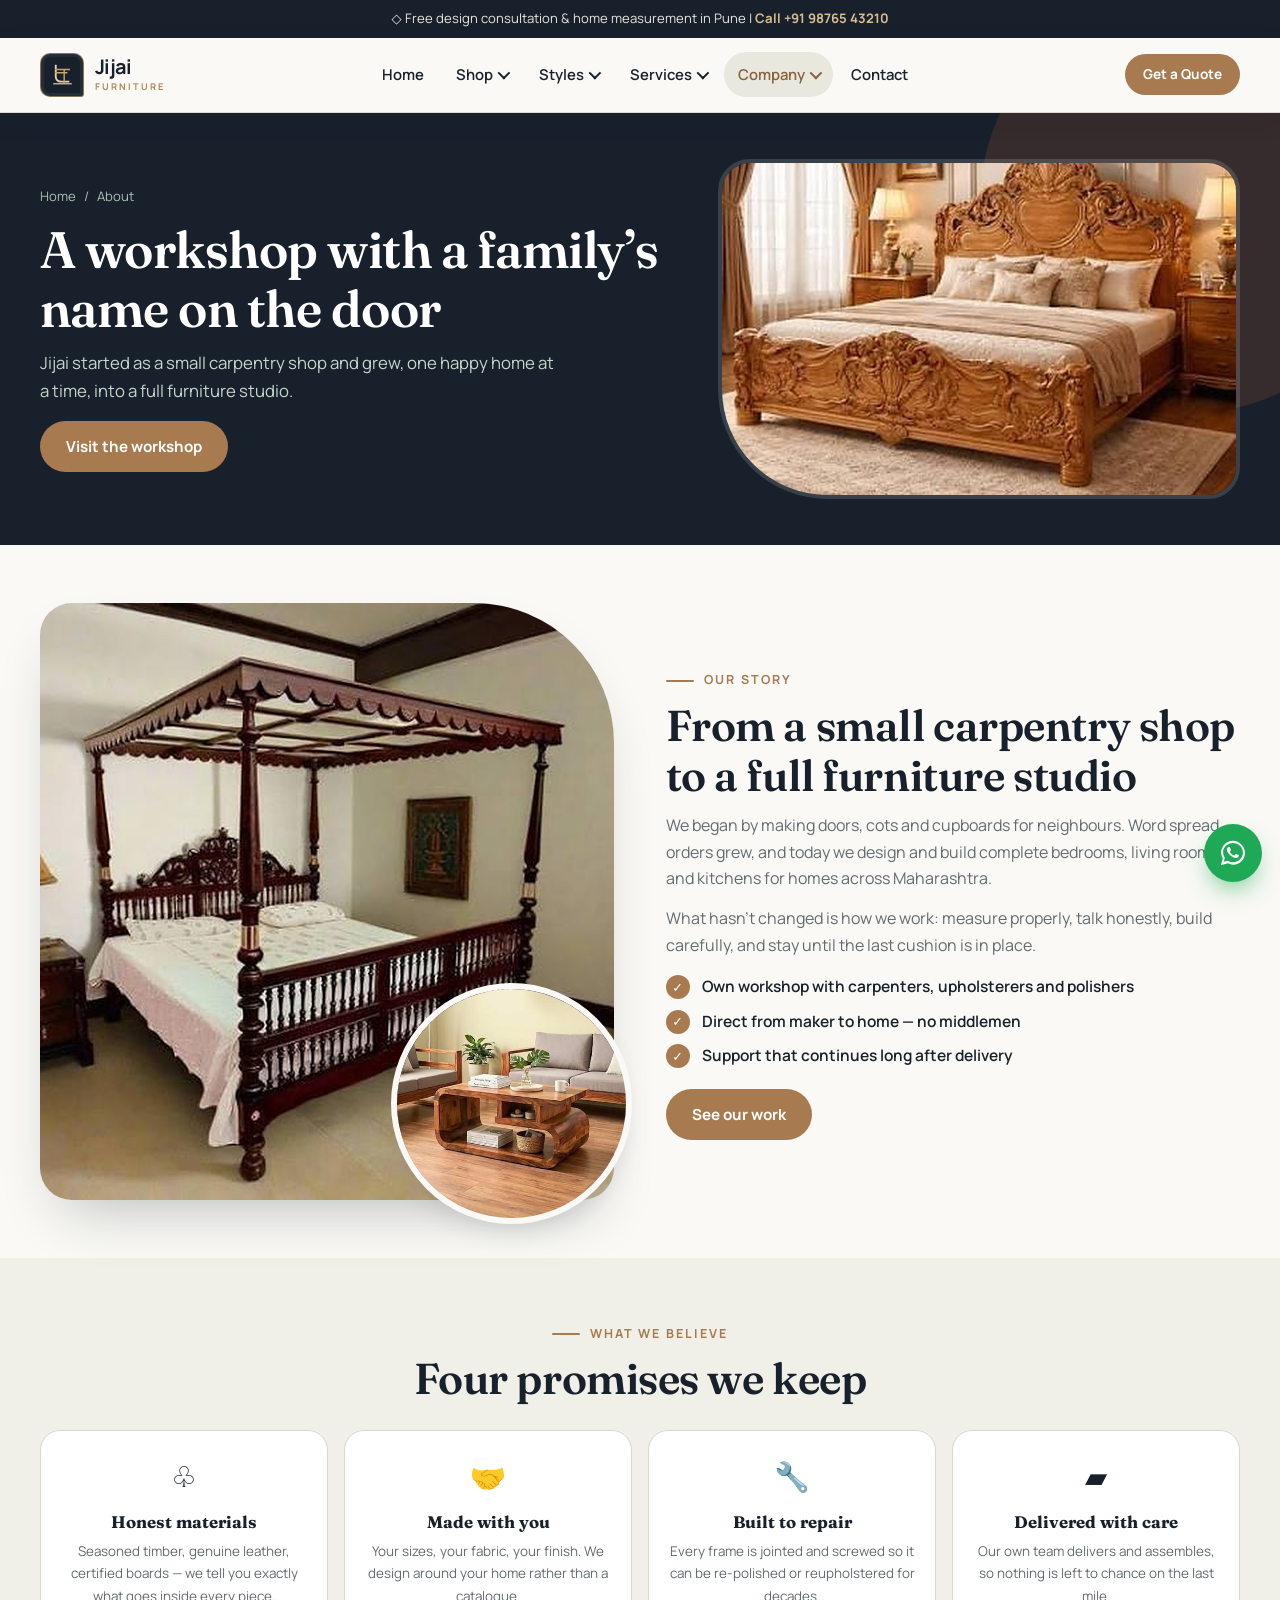
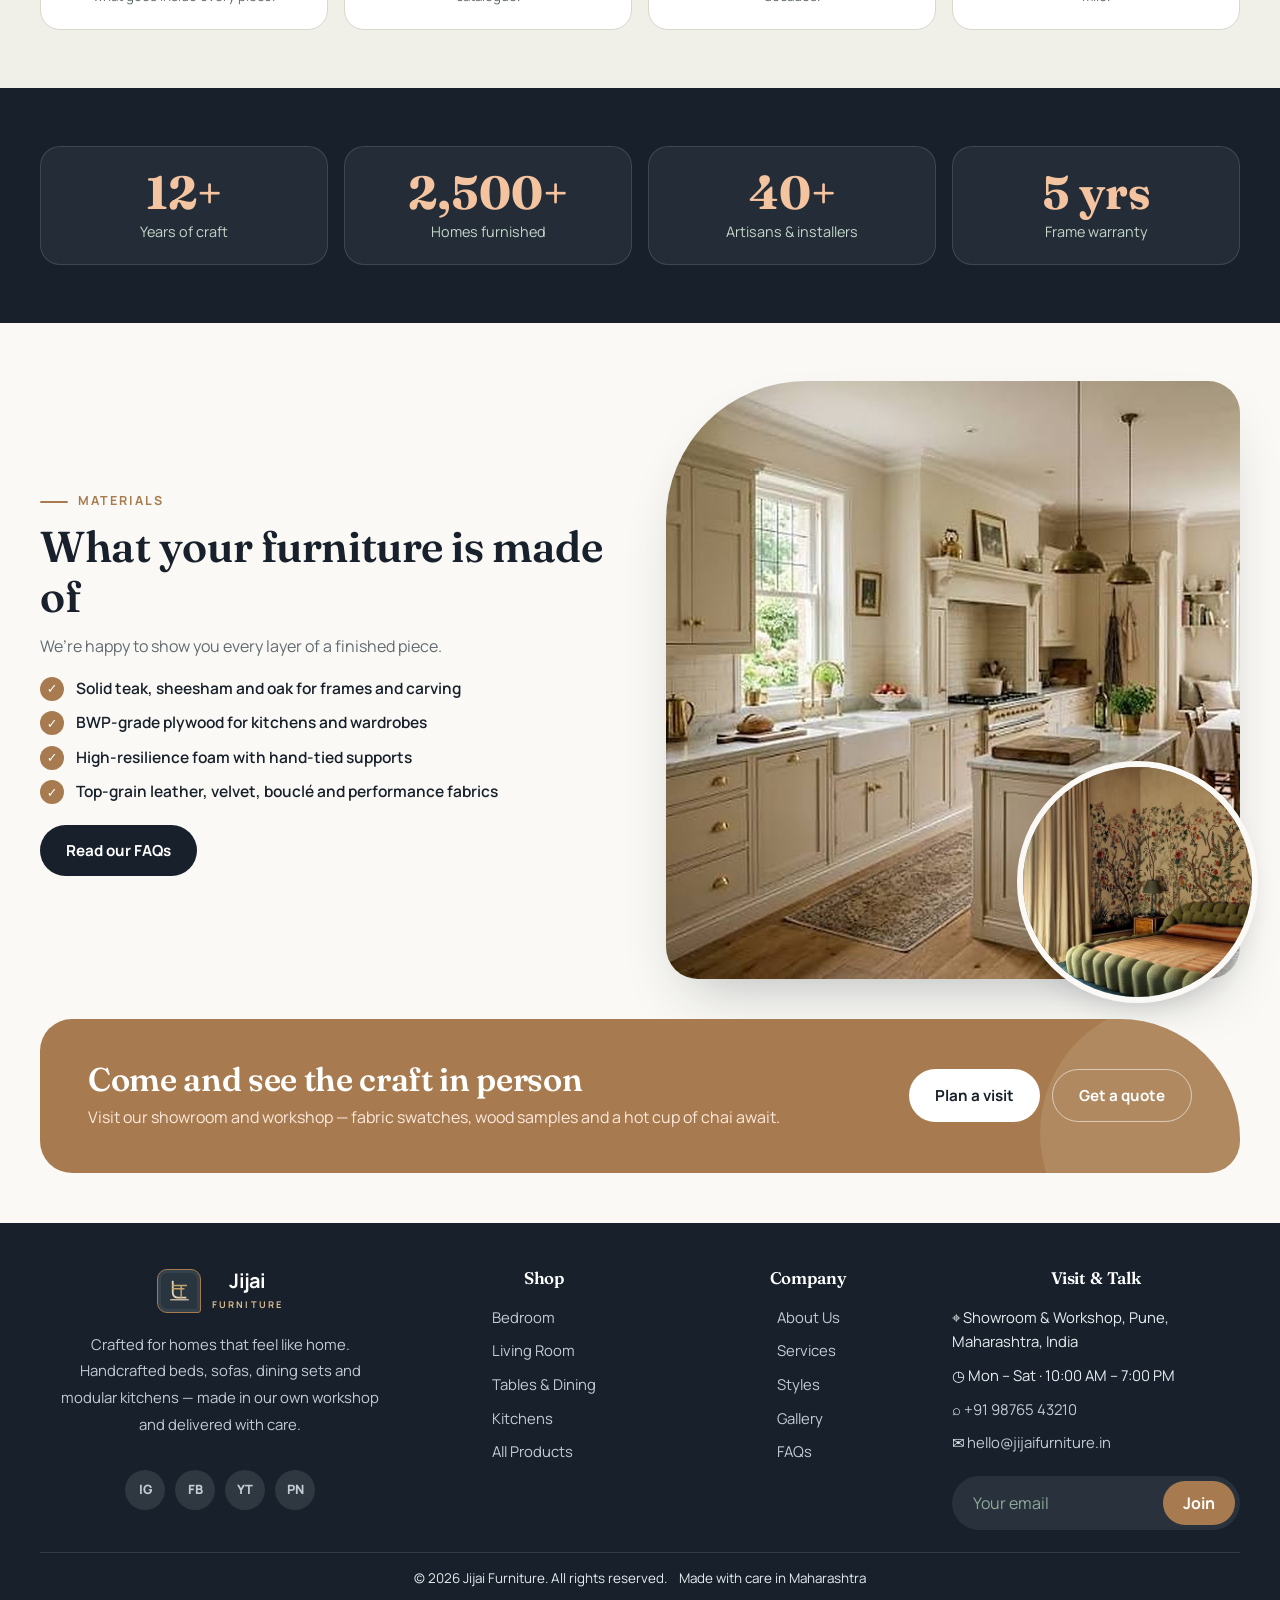
==== about.html @ 3ae7894d "It is a Multipages Furniture Website" ====
<!doctype html>
<html lang="en">
<head>
<meta charset="utf-8">
<meta name="viewport" content="width=device-width,initial-scale=1">
<title>About Us – Jijai Furniture</title>
<meta name="description" content="The story, craft and values behind Jijai Furniture.">
<link rel="preconnect" href="https://fonts.googleapis.com"><link rel="preconnect" href="https://fonts.gstatic.com" crossorigin>
<link href="https://fonts.googleapis.com/css2?family=Fraunces:ital,opsz,wght@0,9..144,500;0,9..144,600;0,9..144,700;1,9..144,500&family=Manrope:wght@400;500;600;700;800&display=swap" rel="stylesheet">
<link rel="icon" type="image/svg+xml" href="images/favicon.svg">
<link rel="stylesheet" href="css/style.css">
</head>
<body data-page="about">
<div id="site-header"></div>
<main>
<section class="page-hero">
  <div class="container">
    <div>
      <div class="crumbs"><a href="index.html">Home</a> / <span>About</span></div>
      <h1>A workshop with a family’s name on the door</h1>
      <p>Jijai started as a small carpentry shop and grew, one happy home at a time, into a full furniture studio.</p>
      <a class="btn btn-primary" href="contact.html">Visit the workshop</a>
    </div>
    <div class="ph-img"><img src="images/bed-heritage-teak.jpg" alt="About"></div>
  </div>
</section>
<section class="section"><div class="container split"><div class="s-img reveal"><div class="main"><img src="images/bed-malabar-fourposter.jpg" alt="Four-poster bed" loading="lazy"></div><div class="mini"><img src="images/table-live-edge-coffee.jpg" alt="" loading="lazy"></div></div>
<div class="s-txt reveal"><span class="eyebrow">Our story</span><h2>From a small carpentry shop to a full furniture studio</h2><p>We began by making doors, cots and cupboards for neighbours. Word spread, orders grew, and today we design and build complete bedrooms, living rooms and kitchens for homes across Maharashtra.</p><p>What hasn’t changed is how we work: measure properly, talk honestly, build carefully, and stay until the last cushion is in place.</p><ul class="ticks"><li>Own workshop with carpenters, upholsterers and polishers</li><li>Direct from maker to home — no middlemen</li><li>Support that continues long after delivery</li></ul><a class="btn btn-primary" href="gallery.html">See our work</a></div></div></section>
<section class="section tint"><div class="container"><div class="sec-head center reveal"><span class="eyebrow">What we believe</span><h2>Four promises we keep</h2></div><div class="pill-grid"><div class="pill reveal"><span class="e">♧</span><b>Honest materials</b><p>Seasoned timber, genuine leather, certified boards — we tell you exactly what goes inside every piece.</p></div><div class="pill reveal"><span class="e">🤝</span><b>Made with you</b><p>Your sizes, your fabric, your finish. We design around your home rather than a catalogue.</p></div><div class="pill reveal"><span class="e">🔧</span><b>Built to repair</b><p>Every frame is jointed and screwed so it can be re-polished or reupholstered for decades.</p></div><div class="pill reveal"><span class="e">▰</span><b>Delivered with care</b><p>Our own team delivers and assembles, so nothing is left to chance on the last mile.</p></div></div></div></section>
<section class="section dark"><div class="container"><div class="stats"><div class="stat reveal"><b>12+</b><span>Years of craft</span></div><div class="stat reveal"><b>2,500+</b><span>Homes furnished</span></div><div class="stat reveal"><b>40+</b><span>Artisans &amp; installers</span></div><div class="stat reveal"><b>5 yrs</b><span>Frame warranty</span></div></div></div></section>
<section class="section"><div class="container split rev"><div class="s-img leaf reveal"><div class="main"><img src="images/kitchen-classic-cream.jpg" alt="Kitchen" loading="lazy"></div><div class="mini"><img src="images/bed-garden-scallop.jpg" alt="" loading="lazy"></div></div>
<div class="s-txt reveal"><span class="eyebrow">Materials</span><h2>What your furniture is made of</h2><p>We’re happy to show you every layer of a finished piece.</p><ul class="ticks"><li>Solid teak, sheesham and oak for frames and carving</li><li>BWP-grade plywood for kitchens and wardrobes</li><li>High-resilience foam with hand-tied supports</li><li>Top-grain leather, velvet, bouclé and performance fabrics</li></ul><a class="btn btn-dark" href="faq.html">Read our FAQs</a></div></div></section>
<div class="container cta-wrap">
  <div class="cta reveal">
    <div><h2>Come and see the craft in person</h2><p>Visit our showroom and workshop — fabric swatches, wood samples and a hot cup of chai await.</p></div>
    <div class="acts"><a class="btn btn-light" href="contact.html">Plan a visit</a><a class="btn btn-ghost-light" href="quote.html">Get a quote</a></div>
  </div>
</div>
</main>
<div id="site-footer"></div>
<script src="js/data.js"></script>
<script src="js/layout.js"></script>
<script src="js/main.js"></script>
</body>
</html>
---- css/style.css ----
/* ==========================================================
   Jijai Furniture – theme: Forest Green + Terracotta
   ========================================================== */
:root{
  --forest:#17382b; --forest-2:#235240; --moss:#3f7358; --sage:#dfeadf; --mist:#f1f5ef;
  --terra:#c4623a; --terra-d:#a94d2a; --blush:#f7e3d6; --gold:#d9a441;
  --ink:#14221b; --muted:#5b6a62; --line:#d9e2da; --paper:#fbfbf7; --white:#fff;
  --r-sm:12px; --r-md:20px; --r-lg:32px;
  --shadow:0 10px 30px -12px rgba(23,56,43,.28);
  --shadow-lg:0 30px 60px -25px rgba(23,56,43,.45);
  --serif:'Fraunces',Georgia,'Times New Roman',serif;
  --sans:'Manrope',system-ui,-apple-system,'Segoe UI',Roboto,sans-serif;
}
*{box-sizing:border-box;margin:0;padding:0}
html{scroll-behavior:smooth;-webkit-text-size-adjust:100%}
body{font-family:var(--sans);color:var(--ink);background:var(--paper);line-height:1.65;font-size:16px;overflow-x:hidden}
img{max-width:100%;display:block}
a{color:inherit;text-decoration:none}
button{font:inherit;cursor:pointer;border:0;background:none;color:inherit}
ul{list-style:none}
h1,h2,h3,h4{font-family:var(--serif);font-weight:600;line-height:1.15;color:var(--forest);letter-spacing:-.01em}
h1{font-size:clamp(2.2rem,5vw,3.9rem)}
h2{font-size:clamp(1.8rem,3.4vw,2.7rem)}
h3{font-size:1.25rem}
p{color:var(--muted)}
.container{width:min(1200px,100% - 40px);margin-inline:auto}
.section{padding:clamp(54px,8vw,96px) 0}
.section.tint{background:var(--mist)}
.section.dark{background:var(--forest);color:#e7efe9}
.section.dark h2,.section.dark h3{color:#fff}
.section.dark p{color:#bfd1c6}
.eyebrow{display:inline-flex;align-items:center;gap:10px;font-size:.78rem;font-weight:700;letter-spacing:.16em;text-transform:uppercase;color:var(--terra);margin-bottom:14px}
.eyebrow::before{content:"";width:28px;height:2px;background:currentColor;border-radius:2px}
.dark .eyebrow{color:#f0b48f}
.sec-head{max-width:640px;margin-bottom:42px}
.sec-head.center{margin-inline:auto;text-align:center}
.sec-head.center .eyebrow{justify-content:center}
.sec-head p{margin-top:12px}
.row-between{display:flex;justify-content:space-between;align-items:end;gap:20px;flex-wrap:wrap;margin-bottom:34px}
.row-between .sec-head{margin-bottom:0}

/* buttons */
.btn{display:inline-flex;align-items:center;justify-content:center;gap:8px;padding:13px 26px;border-radius:999px;font-weight:700;font-size:.95rem;transition:.25s;white-space:nowrap}
.btn-primary{background:var(--terra);color:#fff}
.btn-primary:hover{background:var(--terra-d);transform:translateY(-2px);box-shadow:0 12px 24px -10px rgba(196,98,58,.7)}
.btn-dark{background:var(--forest);color:#fff}
.btn-dark:hover{background:var(--forest-2);transform:translateY(-2px)}
.btn-ghost{border:1.5px solid var(--forest);color:var(--forest)}
.btn-ghost:hover{background:var(--forest);color:#fff}
.btn-light{background:#fff;color:var(--forest)}
.btn-light:hover{background:var(--blush)}
.btn-ghost-light{border:1.5px solid rgba(255,255,255,.55);color:#fff}
.btn-ghost-light:hover{background:#fff;color:var(--forest)}
.btn-sm{padding:9px 18px;font-size:.85rem}
.btn-wa{background:#1fa855;color:#fff}.btn-wa:hover{background:#17924a}
.link-arrow{font-weight:700;color:var(--terra);display:inline-flex;gap:6px;align-items:center}
.link-arrow:hover{gap:10px}
.link-arrow{transition:.2s}

/* ---------- header ---------- */
.announce{background:var(--forest);color:#d7e5dc;font-size:.82rem;text-align:center;padding:8px 16px}
.announce b{color:#f4c39f}
.site-header{position:sticky;top:0;z-index:60;background:rgba(251,251,247,.92);backdrop-filter:blur(12px);border-bottom:1px solid var(--line)}
.nav{display:flex;align-items:center;justify-content:space-between;height:74px;gap:20px}
.logo{display:flex;align-items:center;gap:11px;font-family:var(--serif);font-weight:700;font-size:1.35rem;color:var(--forest)}
.logo-mark{width:42px;height:42px;border-radius:14px 14px 14px 4px;background:var(--forest);color:#f4c39f;display:grid;place-items:center;font-size:1.3rem}
.logo small{display:block;font-family:var(--sans);font-size:.62rem;letter-spacing:.24em;text-transform:uppercase;color:var(--terra);font-weight:700;margin-top:-4px}
.menu{display:flex;align-items:center;gap:4px}
.menu>li{position:relative}
.menu>li>a,.menu>li>button{display:flex;align-items:center;gap:5px;padding:10px 14px;border-radius:999px;font-weight:600;font-size:.93rem;color:var(--ink);transition:.2s}
.menu>li>a:hover,.menu>li>button:hover,.menu>li.active>a,.menu>li.active>button{background:var(--sage);color:var(--forest)}
.menu .caret{width:9px;height:9px;border-right:2px solid currentColor;border-bottom:2px solid currentColor;transform:rotate(45deg) translateY(-2px);transition:.2s}
.menu>li:hover .caret{transform:rotate(225deg)}
.dd{position:absolute;top:100%;left:50%;transform:translate(-50%,10px);min-width:270px;background:#fff;border:1px solid var(--line);border-radius:var(--r-md);padding:10px;box-shadow:var(--shadow-lg);opacity:0;visibility:hidden;transition:.22s}
.menu>li:hover>.dd,.menu>li:focus-within>.dd{opacity:1;visibility:visible;transform:translate(-50%,2px)}
.dd::before{content:"";position:absolute;top:-14px;left:0;right:0;height:14px}
.dd a{display:flex;gap:12px;align-items:center;padding:10px 12px;border-radius:14px;transition:.18s}
.dd a:hover{background:var(--mist)}
.dd .ico{width:38px;height:38px;border-radius:12px;background:var(--blush);display:grid;place-items:center;font-size:1.1rem;flex:none}
.dd b{display:block;font-size:.92rem;color:var(--forest);line-height:1.2}
.dd span.s{font-size:.78rem;color:var(--muted);line-height:1.2}
.dd.wide{min-width:540px;display:grid;grid-template-columns:1fr 1fr;gap:2px}
.nav-cta{display:flex;align-items:center;gap:10px}
.burger{display:none;width:44px;height:44px;border-radius:14px;background:var(--forest);position:relative}
.burger i{position:absolute;left:12px;right:12px;height:2px;background:#fff;border-radius:2px;transition:.25s}
.burger i:nth-child(1){top:15px}.burger i:nth-child(2){top:21px}.burger i:nth-child(3){top:27px}
.burger.open i:nth-child(1){top:21px;transform:rotate(45deg)}
.burger.open i:nth-child(2){opacity:0}
.burger.open i:nth-child(3){top:21px;transform:rotate(-45deg)}
.drawer{position:fixed;inset:0;z-index:80;visibility:hidden}
.drawer .scrim{position:absolute;inset:0;background:rgba(10,24,17,.55);opacity:0;transition:.3s}
.drawer .panel{position:absolute;top:0;right:0;bottom:0;width:min(380px,90vw);background:var(--paper);transform:translateX(100%);transition:.35s;padding:20px;overflow-y:auto}
.drawer.open{visibility:visible}.drawer.open .scrim{opacity:1}.drawer.open .panel{transform:none}
.drawer .top{display:flex;justify-content:space-between;align-items:center;margin-bottom:14px}
.drawer .close{width:42px;height:42px;border-radius:50%;background:var(--sage);font-size:1.3rem}
.acc-m>summary,.drawer .lnk{display:flex;justify-content:space-between;align-items:center;padding:14px 4px;border-bottom:1px solid var(--line);font-weight:700;color:var(--forest);cursor:pointer;list-style:none}
.acc-m>summary::-webkit-details-marker{display:none}
.acc-m>summary::after{content:"+";font-size:1.3rem;color:var(--terra)}
.acc-m[open]>summary::after{content:"–"}
.acc-m div{padding:6px 0 10px 12px;display:grid}
.acc-m div a{padding:9px 6px;color:var(--muted);font-weight:600;font-size:.94rem}
.drawer .btn{width:100%;margin-top:18px}

/* ---------- home hero ---------- */
.hero{position:relative;padding:clamp(34px,5vw,64px) 0 clamp(50px,7vw,90px);overflow:hidden;background:
  radial-gradient(circle at 85% 20%,var(--blush) 0,transparent 42%),radial-gradient(circle at 5% 90%,var(--sage) 0,transparent 40%),var(--paper)}
.hero-grid{display:grid;grid-template-columns:1.05fr .95fr;gap:clamp(28px,5vw,70px);align-items:center}
.hero h1 em{font-style:italic;color:var(--terra)}
.hero p.lead{font-size:1.1rem;margin:20px 0 28px;max-width:520px}
.hero-actions{display:flex;gap:12px;flex-wrap:wrap}
.hero-trust{display:flex;gap:26px;margin-top:34px;flex-wrap:wrap}
.hero-trust div b{display:block;font-family:var(--serif);font-size:1.7rem;color:var(--forest);line-height:1}
.hero-trust div span{font-size:.82rem;color:var(--muted)}
.hero-art{position:relative;min-height:520px}
.hero-art .arch{position:absolute;right:0;top:0;width:78%;height:100%;border-radius:999px 999px 28px 28px;overflow:hidden;box-shadow:var(--shadow-lg)}
.hero-art .arch img,.hero-art .float img{width:100%;height:100%;object-fit:cover}
.hero-art .float{position:absolute;border-radius:24px;overflow:hidden;border:6px solid var(--paper);box-shadow:var(--shadow)}
.hero-art .f1{left:0;bottom:44px;width:42%;aspect-ratio:1}
.hero-art .f2{left:10%;top:28px;width:30%;aspect-ratio:1;border-radius:50%}
.hero-art .badge{position:absolute;right:-6px;bottom:30px;background:var(--forest);color:#fff;border-radius:22px;padding:14px 18px;box-shadow:var(--shadow);max-width:210px}
.hero-art .badge b{font-family:var(--serif);font-size:1.5rem;color:#f4c39f;display:block;line-height:1}
.hero-art .badge span{font-size:.8rem;color:#cfe0d5}

/* ---------- inner page hero ---------- */
.page-hero{background:var(--forest);color:#fff;position:relative;overflow:hidden}
.page-hero::before{content:"";position:absolute;right:-120px;top:-120px;width:420px;height:420px;border-radius:50%;background:rgba(196,98,58,.18)}
.page-hero .container{display:grid;grid-template-columns:1.1fr .9fr;gap:40px;align-items:center;position:relative;padding-block:clamp(40px,6vw,72px)}
.page-hero h1{color:#fff;font-size:clamp(2rem,4.2vw,3.2rem)}
.page-hero p{color:#c5d6cb;margin-top:14px;max-width:520px;font-size:1.05rem}
.crumbs{display:flex;gap:8px;font-size:.82rem;color:#a9c0b2;margin-bottom:14px;flex-wrap:wrap}
.crumbs a:hover{color:#fff}
.page-hero .ph-img{height:clamp(240px,30vw,340px);border-radius:var(--r-lg) var(--r-lg) var(--r-lg) 110px;overflow:hidden;border:4px solid rgba(255,255,255,.14)}
.page-hero .ph-img img{width:100%;height:100%;object-fit:cover}
.page-hero .btn{margin-top:22px}

/* ---------- category arches ---------- */
.cat-grid{display:grid;grid-template-columns:repeat(4,1fr);gap:22px}
.cat{position:relative;display:block;aspect-ratio:3/4.1;border-radius:999px 999px 26px 26px;overflow:hidden;box-shadow:var(--shadow);isolation:isolate}
.cat img{position:absolute;inset:0;width:100%;height:100%;object-fit:cover;transition:transform .7s;z-index:-1}
.cat::after{content:"";position:absolute;inset:0;background:linear-gradient(to top,rgba(14,34,25,.85),transparent 55%);z-index:-1}
.cat:hover img{transform:scale(1.08)}
.cat .t{position:absolute;left:0;right:0;bottom:0;padding:22px 20px;color:#fff;text-align:center}
.cat .t b{font-family:var(--serif);font-size:1.3rem;display:block}
.cat .t span{font-size:.8rem;color:#f4c39f;letter-spacing:.08em;text-transform:uppercase;font-weight:700}

/* ---------- product cards ---------- */
.pgrid{display:grid;grid-template-columns:repeat(4,1fr);gap:24px}
.pgrid.three{grid-template-columns:repeat(3,1fr)}
.pcard{background:#fff;border:1px solid var(--line);border-radius:var(--r-lg) var(--r-lg) var(--r-md) var(--r-md);overflow:hidden;display:flex;flex-direction:column;transition:.3s;position:relative}
.pcard:hover{transform:translateY(-6px);box-shadow:var(--shadow-lg);border-color:transparent}
.pcard .im{aspect-ratio:4/4.3;overflow:hidden;position:relative;margin:10px;border-radius:calc(var(--r-lg) - 8px) calc(var(--r-lg) - 8px) 14px 14px;background:var(--sage)}
.pcard .im img{width:100%;height:100%;object-fit:cover;transition:transform .6s}
.pcard:hover .im img{transform:scale(1.07)}
.pcard .tag{position:absolute;left:10px;top:10px;background:rgba(255,255,255,.94);color:var(--forest);font-size:.7rem;font-weight:800;letter-spacing:.08em;text-transform:uppercase;padding:5px 11px;border-radius:999px}
.pcard .qv{position:absolute;right:10px;bottom:10px;background:var(--forest);color:#fff;width:42px;height:42px;border-radius:50%;display:grid;place-items:center;opacity:0;transform:translateY(8px);transition:.25s;font-size:1.05rem}
.pcard:hover .qv,.pcard .qv:focus{opacity:1;transform:none}
.pcard .bd{padding:6px 18px 20px}
.pcard h3{font-size:1.08rem;margin-bottom:4px}
.pcard .meta{font-size:.82rem;color:var(--muted)}
.pcard .foot{display:flex;justify-content:space-between;align-items:center;margin-top:12px;gap:8px}
.pcard .mat{font-size:.78rem;font-weight:700;color:var(--terra)}
@media(hover:none){.pcard .qv{opacity:1;transform:none}}

/* horizontal scroller */
.hscroll{display:flex;gap:22px;overflow-x:auto;scroll-snap-type:x mandatory;padding:6px 4px 26px;scrollbar-width:thin;scrollbar-color:var(--moss) transparent}
.hscroll>*{flex:0 0 min(300px,78vw);scroll-snap-align:start}
.hscroll::-webkit-scrollbar{height:8px}.hscroll::-webkit-scrollbar-thumb{background:var(--moss);border-radius:8px}
.arrows{display:flex;gap:10px}
.arrows button{width:46px;height:46px;border-radius:50%;border:1.5px solid var(--forest);color:var(--forest);font-size:1.1rem;transition:.2s}
.arrows button:hover{background:var(--forest);color:#fff}

/* filters */
.filters{display:flex;gap:10px;flex-wrap:wrap;align-items:center;margin-bottom:30px}
.chip{padding:9px 18px;border-radius:999px;border:1.5px solid var(--line);background:#fff;font-weight:700;font-size:.88rem;color:var(--forest);transition:.2s}
.chip:hover{border-color:var(--forest)}
.chip.on{background:var(--forest);border-color:var(--forest);color:#fff}
.search{margin-left:auto;position:relative;min-width:230px}
.search input{width:100%;padding:11px 18px 11px 42px;border-radius:999px;border:1.5px solid var(--line);font:inherit;background:#fff}
.search input:focus{outline:2px solid var(--moss);border-color:transparent}
.search::before{content:"⌕";position:absolute;left:16px;top:50%;transform:translateY(-52%);font-size:1.2rem;color:var(--muted)}
.empty{text-align:center;padding:50px 0;display:none}

/* ---------- split / feature ---------- */
.split{display:grid;grid-template-columns:1fr 1fr;gap:clamp(28px,5vw,72px);align-items:center}
.split.rev .s-img{order:2}
.s-img{position:relative}
.s-img .main{border-radius:var(--r-lg) 140px var(--r-lg) var(--r-lg);overflow:hidden;aspect-ratio:5/5.2;box-shadow:var(--shadow-lg)}
.s-img.leaf .main{border-radius:140px var(--r-lg) var(--r-lg) var(--r-lg)}
.s-img .main img{width:100%;height:100%;object-fit:cover}
.s-img .mini{position:absolute;right:-18px;bottom:-24px;width:42%;aspect-ratio:1;border-radius:50%;overflow:hidden;border:6px solid var(--paper);box-shadow:var(--shadow)}
.section.tint .s-img .mini{border-color:var(--mist)}
.s-img .mini img{width:100%;height:100%;object-fit:cover}
.s-txt h2{margin-bottom:16px}
.s-txt>p{margin-bottom:14px}
.ticks{display:grid;gap:12px;margin:22px 0 28px}
.ticks li{display:flex;gap:12px;color:var(--ink);font-weight:600;font-size:.97rem}
.ticks li::before{content:"✓";flex:none;width:24px;height:24px;border-radius:50%;background:var(--terra);color:#fff;display:grid;place-items:center;font-size:.8rem;margin-top:1px}

/* stats */
.stats{display:grid;grid-template-columns:repeat(4,1fr);gap:20px}
.stat{text-align:center;padding:26px 14px;border-radius:var(--r-md);background:rgba(255,255,255,.06);border:1px solid rgba(255,255,255,.12)}
.stat b{font-family:var(--serif);font-size:clamp(2rem,4vw,2.9rem);color:#f4c39f;display:block;line-height:1.1}
.stat span{color:#c3d5c9;font-size:.9rem}

/* style tiles */
.style-grid{display:grid;grid-template-columns:1.4fr 1fr 1fr;grid-template-rows:260px 260px;gap:20px}
.style-tile{position:relative;border-radius:var(--r-lg);overflow:hidden;isolation:isolate;color:#fff;display:block}
.style-tile:nth-child(1){grid-row:span 2;border-radius:var(--r-lg) 120px var(--r-lg) var(--r-lg)}
.style-tile:nth-child(4){grid-column:span 2;border-radius:var(--r-lg) var(--r-lg) 120px var(--r-lg)}
.style-tile img{position:absolute;inset:0;width:100%;height:100%;object-fit:cover;z-index:-2;transition:transform .7s}
.style-tile::after{content:"";position:absolute;inset:0;z-index:-1;background:linear-gradient(to top,rgba(14,34,25,.88),rgba(14,34,25,.05) 60%)}
.style-tile:hover img{transform:scale(1.07)}
.style-tile .t{position:absolute;left:0;right:0;bottom:0;padding:24px}
.style-tile h3{color:#fff;font-size:1.4rem}
.style-tile p{color:#d5e3da;font-size:.88rem;margin-top:4px}

/* process */
.steps{display:grid;grid-template-columns:repeat(4,1fr);gap:26px;counter-reset:s;position:relative}
.step{position:relative;padding-top:6px}
.step .n{width:62px;height:62px;border-radius:50%;background:var(--terra);color:#fff;font-family:var(--serif);font-size:1.5rem;display:grid;place-items:center;margin-bottom:18px;box-shadow:0 0 0 8px rgba(196,98,58,.18)}
.step:not(:last-child)::after{content:"";position:absolute;top:37px;left:78px;right:-12px;border-top:2px dashed rgba(255,255,255,.28)}
.step h3{margin-bottom:8px}
.light .step:not(:last-child)::after{border-color:var(--line)}

/* testimonial */
.tgrid{display:grid;grid-template-columns:repeat(3,1fr);gap:22px}
.tcard{background:#fff;border:1px solid var(--line);border-radius:var(--r-lg) var(--r-lg) var(--r-lg) 6px;padding:28px;position:relative}
.tcard::before{content:"“";position:absolute;right:22px;top:6px;font-family:var(--serif);font-size:5rem;color:var(--blush);line-height:1}
.tcard .stars{color:var(--gold);letter-spacing:3px;margin-bottom:10px}
.tcard p{color:var(--ink);margin-bottom:18px;position:relative}
.tcard .who{display:flex;gap:12px;align-items:center}
.tcard .av{width:44px;height:44px;border-radius:50%;background:var(--forest);color:#f4c39f;display:grid;place-items:center;font-weight:800}
.tcard .who b{display:block;color:var(--forest);line-height:1.2}
.tcard .who span{font-size:.8rem;color:var(--muted)}

/* service cards */
.svc-grid{display:grid;grid-template-columns:repeat(3,1fr);gap:24px}
.svc{background:#fff;border:1px solid var(--line);border-radius:var(--r-lg);overflow:hidden;transition:.3s;scroll-margin-top:100px}
.svc:hover{box-shadow:var(--shadow-lg);transform:translateY(-5px)}
.svc .im{height:220px;overflow:hidden}
.svc .im img{width:100%;height:100%;object-fit:cover;transition:transform .6s}
.svc:hover .im img{transform:scale(1.06)}
.svc .bd{padding:24px 24px 28px}
.svc .ic{width:50px;height:50px;border-radius:16px 16px 16px 4px;background:var(--blush);display:grid;place-items:center;font-size:1.4rem;margin:-50px 0 14px;position:relative;border:4px solid #fff}
.svc h3{margin-bottom:8px}
.svc ul{margin-top:12px;display:grid;gap:6px}
.svc li{font-size:.9rem;color:var(--muted);padding-left:20px;position:relative}
.svc li::before{content:"";position:absolute;left:0;top:.6em;width:8px;height:8px;border-radius:50%;background:var(--terra)}

/* who we serve */
.pill-grid{display:grid;grid-template-columns:repeat(4,1fr);gap:16px}
.pill{padding:22px 18px;border-radius:var(--r-md);background:#fff;border:1px solid var(--line);text-align:center;transition:.25s}
.pill:hover{background:var(--forest);color:#fff;transform:translateY(-4px)}
.pill:hover b,.pill:hover p{color:#fff}
.pill .e{font-size:1.8rem;display:block;margin-bottom:8px}
.pill b{color:var(--forest);font-family:var(--serif);font-size:1.05rem}
.pill p{font-size:.84rem;margin-top:4px}

/* gallery bento */
.bento{display:grid;grid-template-columns:repeat(4,1fr);grid-auto-rows:200px;gap:16px}
.bento a{position:relative;overflow:hidden;border-radius:var(--r-md);display:block;background:var(--sage);cursor:zoom-in}
.bento a:nth-child(5n+1){grid-row:span 2}
.bento a:nth-child(7n+3){grid-column:span 2}
.bento a:nth-child(4n+2){border-radius:var(--r-md) 70px var(--r-md) var(--r-md)}
.bento a:nth-child(6n+4){border-radius:var(--r-md) var(--r-md) 70px var(--r-md)}
.bento img{width:100%;height:100%;object-fit:cover;transition:transform .6s}
.bento a:hover img{transform:scale(1.08)}
.bento a::after{content:attr(data-cap);position:absolute;left:0;right:0;bottom:0;padding:26px 14px 12px;color:#fff;font-size:.85rem;font-weight:700;background:linear-gradient(to top,rgba(14,34,25,.8),transparent);opacity:0;transition:.3s}
.bento a:hover::after{opacity:1}

/* Lightbox and quick-view overlay */
.overlay{position:fixed;inset:0;z-index:10000;background:rgba(10,24,17,.76);display:none;align-items:center;justify-content:center;padding:20px;overflow:hidden}
.overlay.open{display:flex}
.lb{z-index:10001}
.lb img{display:block;max-width:min(900px,90vw);max-height:82vh;width:auto;height:auto;object-fit:contain;border-radius:14px}
.lb .x,.modal .x{position:absolute;top:12px;right:12px;float:none;margin:0;width:36px;height:36px;display:grid;place-items:center;border-radius:50%;background:#fff;font-size:1.2rem;color:var(--forest);z-index:5;box-shadow:0 4px 14px rgba(0,0,0,.15)}
.modal{background:#fff;border-radius:22px;width:min(760px,calc(100vw - 40px));height:min(520px,calc(100dvh - 40px));max-height:calc(100dvh - 40px);overflow:hidden;display:grid;grid-template-columns:minmax(0,.9fr) minmax(0,1.1fr);position:relative;align-items:stretch;box-shadow:0 24px 80px rgba(0,0,0,.28)}
.modal .mi{background:var(--sage);min-width:0;min-height:0;overflow:hidden}
.modal .mi img{display:block;width:100%;height:100%;object-fit:cover;object-position:center}
.modal .mb{padding:28px 26px 22px;min-width:0;min-height:0;overflow:hidden;display:flex;flex-direction:column;justify-content:center;gap:0}
.modal .mb .tag{align-self:flex-start;display:inline-block;background:var(--blush);color:var(--terra-d);font-size:.68rem;font-weight:800;letter-spacing:.08em;text-transform:uppercase;padding:5px 10px;border-radius:999px;margin-bottom:10px}
.modal .mb h3{font-size:clamp(1.25rem,2vw,1.6rem);line-height:1.18;margin:0 34px 8px 0}
.modal .mb p{font-size:.84rem;line-height:1.45;margin:0 0 8px;display:-webkit-box;-webkit-line-clamp:3;-webkit-box-orient:vertical;overflow:hidden}
.modal dl{margin:7px 0;display:grid;gap:0}
.modal dl div{display:flex;justify-content:space-between;align-items:flex-start;gap:10px;padding:5px 0;border-bottom:1px dashed var(--line);font-size:.78rem;line-height:1.25}
.modal dt{color:var(--muted);flex:0 0 42%}.modal dd{font-weight:700;color:var(--forest);text-align:right;min-width:0;overflow-wrap:anywhere}
.modal .acts{display:flex;gap:8px;flex-wrap:wrap;margin-top:10px}.modal .acts .btn{padding:9px 12px;font-size:.78rem;white-space:nowrap}
/* FAQ */
.faq{display:grid;gap:12px}
.faq details{background:#fff;border:1px solid var(--line);border-radius:var(--r-md);padding:0 22px;transition:.2s}
.faq details[open]{border-color:var(--moss);box-shadow:var(--shadow)}
.faq summary{list-style:none;cursor:pointer;padding:18px 0;font-weight:700;color:var(--forest);display:flex;justify-content:space-between;gap:14px;align-items:center}
.faq summary::-webkit-details-marker{display:none}
.faq summary::after{content:"+";width:30px;height:30px;border-radius:50%;background:var(--blush);color:var(--terra-d);display:grid;place-items:center;flex:none;font-size:1.2rem}
.faq details[open] summary::after{content:"–";background:var(--terra);color:#fff}
.faq details p{padding-bottom:18px}

/* forms */
.card{background:#fff;border:1px solid var(--line);border-radius:var(--r-lg);padding:clamp(22px,3vw,36px)}
.form-grid{display:grid;grid-template-columns:1fr 1fr;gap:16px}
.form-grid .full{grid-column:1/-1}
label{font-size:.85rem;font-weight:700;color:var(--forest);display:block;margin-bottom:6px}
input,select,textarea{width:100%;padding:13px 16px;border:1.5px solid var(--line);border-radius:14px;font:inherit;background:var(--paper);color:var(--ink);transition:.2s}
input:focus,select:focus,textarea:focus{outline:none;border-color:var(--moss);box-shadow:0 0 0 4px rgba(63,115,88,.15);background:#fff}
textarea{min-height:130px;resize:vertical}
.contact-grid{display:grid;grid-template-columns:1.2fr .8fr;gap:26px;align-items:stretch}
.info-stack{display:grid;gap:16px;grid-auto-rows:1fr}
.info{display:flex;gap:16px;align-items:flex-start;background:#fff;border:1px solid var(--line);border-radius:var(--r-md);padding:20px}
.info .ic{width:48px;height:48px;border-radius:14px 14px 14px 4px;background:var(--forest);color:#f4c39f;display:grid;place-items:center;font-size:1.2rem;flex:none}
.info b{color:var(--forest);display:block}
.info p,.info a{font-size:.93rem}
.info a{color:var(--terra-d);font-weight:700}

/* quote wizard */
.wiz{max-width:860px;margin-inline:auto}
.progress{display:flex;gap:8px;margin-bottom:30px}
.progress i{flex:1;height:6px;border-radius:6px;background:var(--line);transition:.3s}
.progress i.on{background:var(--terra)}
.wiz-step{display:none}.wiz-step.on{display:block;animation:fade .35s}
@keyframes fade{from{opacity:0;transform:translateY(8px)}to{opacity:1;transform:none}}
.opts{display:grid;grid-template-columns:repeat(3,1fr);gap:14px;margin:18px 0 8px}
.opt{border:2px solid var(--line);background:#fff;border-radius:var(--r-md);padding:18px 14px;text-align:center;font-weight:700;color:var(--forest);transition:.2s}
.opt .e{font-size:1.8rem;display:block;margin-bottom:6px}
.opt small{display:block;font-weight:500;color:var(--muted);font-size:.78rem}
.opt:hover{border-color:var(--moss)}
.opt.on{border-color:var(--terra);background:var(--blush)}
.wiz-nav{display:flex;justify-content:space-between;margin-top:28px;gap:12px}
.summary{background:var(--mist);border-radius:var(--r-md);padding:20px;margin:18px 0;display:grid;gap:8px}
.summary div{display:flex;justify-content:space-between;gap:12px;font-size:.95rem;border-bottom:1px dashed var(--line);padding-bottom:8px}
.summary dt{color:var(--muted)}.summary dd{font-weight:700;color:var(--forest);text-align:right}

/* CTA band */
.cta{background:var(--terra);border-radius:var(--r-lg) 120px var(--r-lg) var(--r-lg);padding:clamp(34px,5vw,60px);display:grid;grid-template-columns:1.3fr auto;gap:24px;align-items:center;color:#fff;position:relative;overflow:hidden}
.cta::after{content:"";position:absolute;right:-60px;bottom:-90px;width:260px;height:260px;border-radius:50%;background:rgba(255,255,255,.1)}
.cta h2{color:#fff}.cta p{color:#fde8dc;margin-top:8px}
.cta .acts{display:flex;gap:12px;flex-wrap:wrap;position:relative;z-index:1}
.cta-wrap{padding-bottom:clamp(50px,7vw,90px)}

/* footer */
.footer{background:var(--forest);color:#bcd0c3;padding-top:clamp(46px,6vw,70px)}
.f-grid{display:grid;grid-template-columns:1.5fr 1fr 1fr 1.2fr;gap:36px;padding-bottom:40px}
.footer .logo{color:#fff}.footer .logo-mark{background:var(--terra);color:#fff}
.footer h4{color:#fff;font-size:1.05rem;margin-bottom:16px}
.footer li{margin-bottom:9px;font-size:.93rem}
.footer a:hover{color:#f4c39f}
.footer p{color:#bcd0c3;font-size:.93rem;margin-top:14px}
.f-news{display:flex;margin-top:12px;background:rgba(255,255,255,.08);border-radius:999px;padding:5px}
.f-news input{background:transparent;border:0;color:#fff;padding:9px 16px;border-radius:999px}
.f-news input::placeholder{color:#8ea99a}
.f-news input:focus{box-shadow:none;background:transparent}
.f-news button{background:var(--terra);color:#fff;border-radius:999px;padding:0 20px;font-weight:700}
.f-bottom{border-top:1px solid rgba(255,255,255,.12);padding:18px 0;display:flex;justify-content:space-between;flex-wrap:wrap;gap:10px;font-size:.84rem}
.socials{display:flex;gap:10px;margin-top:16px}
.socials a{width:40px;height:40px;border-radius:50%;background:rgba(255,255,255,.1);display:grid;place-items:center;font-weight:800;font-size:.8rem;transition:.2s}
.socials a:hover{background:var(--terra);color:#fff}
.wa-float{position:fixed;right:18px;bottom:18px;z-index:70;width:58px;height:58px;border-radius:50%;background:#1fa855;color:#fff;display:grid;place-items:center;box-shadow:0 12px 26px -8px rgba(31,168,85,.7);transition:.25s}
.wa-float:hover{transform:scale(1.08)}
.wa-float svg{width:30px;height:30px;fill:#fff}
.toast{position:fixed;left:50%;bottom:26px;transform:translate(-50%,30px);background:var(--forest);color:#fff;padding:14px 22px;border-radius:999px;z-index:120;opacity:0;transition:.3s;font-weight:600}
.toast.show{opacity:1;transform:translate(-50%,0)}

/* reveal */
.js .reveal{opacity:0;transform:translateY(24px);transition:opacity .7s,transform .7s}
.js .reveal.in{opacity:1;transform:none}
@media(prefers-reduced-motion:reduce){.js .reveal{opacity:1;transform:none;transition:none}html{scroll-behavior:auto}}

/* ---------- responsive ---------- */
@media(max-width:1024px){
  .menu,.nav-cta .hide-m{display:none}
  .burger{display:block}
  .pgrid{grid-template-columns:repeat(3,1fr)}
  .cat-grid{grid-template-columns:repeat(2,1fr)}
  .f-grid{grid-template-columns:1fr 1fr}
  .steps{grid-template-columns:repeat(2,1fr)}
  .step:not(:last-child)::after{display:none}
  .svc-grid,.tgrid{grid-template-columns:repeat(2,1fr)}
  .pill-grid{grid-template-columns:repeat(2,1fr)}
  .bento{grid-template-columns:repeat(3,1fr)}
}
@media(max-width:820px){
  .hero-grid,.split,.page-hero .container,.contact-grid,.cta{grid-template-columns:1fr}
  .split.rev .s-img{order:0}
  .hero-art{min-height:440px;max-width:480px;margin-inline:auto;width:100%}
  .page-hero .ph-img{order:-1;height:220px;border-radius:var(--r-lg) var(--r-lg) var(--r-lg) 70px}
  .pgrid,.pgrid.three{grid-template-columns:repeat(2,1fr);gap:14px}
  .style-grid{grid-template-columns:1fr 1fr;grid-template-rows:auto}
  .style-tile,.style-tile:nth-child(1),.style-tile:nth-child(4){grid-row:auto;grid-column:auto;height:240px;border-radius:var(--r-lg)}
  .style-tile:nth-child(1){grid-column:span 2;height:300px}
  .stats{grid-template-columns:repeat(2,1fr)}
  .s-img .mini{right:8px}
  .cta{border-radius:var(--r-lg)}
}
@media(max-width:600px){
  body{font-size:15px}
  .container{width:calc(100% - 32px)}
  .svc-grid,.tgrid,.form-grid,.opts{grid-template-columns:1fr}
  .opts{grid-template-columns:1fr 1fr}
  .pill-grid{grid-template-columns:1fr 1fr}
  .cat-grid{gap:12px}
  .bento{grid-template-columns:repeat(2,1fr);grid-auto-rows:150px}
  .bento a:nth-child(7n+3){grid-column:auto}
  .f-grid{grid-template-columns:1fr}
  .search{margin-left:0;width:100%}
  .logo small{display:none}
  .pcard .bd{padding:4px 12px 16px}
  .pcard .foot .btn{padding:8px 14px}
  .hero-art .badge{right:0}
  .nav-cta .btn-sm{padding:9px 14px}
}


/* Jijai final design system — canonical shared styles (single definition) */
:root{
  --forest:#17202b;--forest-2:#293640;--moss:#727b67;--sage:#e8e8df;
  --mist:#f1f0e9;--terra:#a77b4f;--terra-d:#89613c;--blush:#e9e0d4;
  --gold:#c6a36b;--ink:#17202b;--muted:#626b70;--line:#d9d8cf;
  --paper:#faf9f5;--shadow:0 14px 32px -16px rgba(23,32,43,.22);
  --shadow-lg:0 28px 60px -24px rgba(23,32,43,.30)
}
html{scroll-behavior:smooth;scroll-padding-top:96px}
/* Sticky is applied to the shared mount, not its short-lived child header. */
#site-header{position:sticky;top:0;z-index:1000;isolation:isolate}
#site-header>.announce{position:relative}
#site-header>.site-header{position:relative;top:auto;z-index:1000;background:rgba(250,249,245,.98);backdrop-filter:blur(14px);border-bottom:1px solid #dedbd2;box-shadow:0 8px 24px rgba(23,32,43,.09)}
.announce{background:#17202b;color:#e8e5dd}.announce b{color:#d9bd91}
.logo{display:flex;align-items:center;gap:11px;flex-shrink:0;color:var(--forest);font-family:var(--sans);font-size:1.25rem;line-height:1.05;letter-spacing:-.035em}
.logo small{display:block;font-family:var(--sans);font-size:.58rem;letter-spacing:.22em;text-transform:uppercase;color:#b18a5b;font-weight:700;margin-top:4px;line-height:1.35}
.logo-mark{position:relative;width:44px;height:44px;flex:0 0 44px;display:grid;place-items:center;border-radius:10px 10px 3px 10px;background:#17202b;color:#e4d2b5;border:1px solid rgba(198,163,107,.65);box-shadow:inset 0 0 0 3px rgba(255,255,255,.06)}
.logo-mark svg{width:27px;height:27px;display:block}
.footer .logo{color:#fff}.footer .logo small{color:#d9bd91}.footer .logo-mark{background:#293640;border-color:#a77b4f;color:#e4d2b5}
.btn-primary{background:#a77b4f}.btn-primary:hover{background:#89613c}
.menu>li.active>a,.menu>li.active>button,.menu>li:hover>a,.menu>li:hover>button{color:#89613c}
.menu .dd{border-top-color:#a77b4f}.dd .ico{background:#eee5d8;color:#17202b}
.hero{background:linear-gradient(115deg,#f8f7f1 0%,#ece9df 100%)}
.hero-art{position:relative;min-height:0;height:clamp(390px,43vw,550px);display:block;overflow:visible;isolation:isolate}
.hero-art .arch{position:absolute;inset:0 3% 5% 8%;width:auto;height:auto;border-radius:0 90px 0 90px;overflow:hidden;clip-path:polygon(0 12%,12% 0,100% 0,100% 88%,88% 100%,0 100%);box-shadow:18px 18px 0 #d9d0c0}
.hero-art .arch img{width:100%;height:100%;object-fit:cover;object-position:center;transition:transform .8s ease}
.hero-art:hover .arch img{transform:scale(1.035)}
.hero-art .float{display:block;position:absolute;z-index:2;overflow:hidden;border:7px solid #faf9f5;border-radius:0;box-shadow:0 18px 38px rgba(23,32,43,.2)}
.hero-art .f1{left:-1%;bottom:0;width:35%;aspect-ratio:4/5;border-radius:0 42px 0 0}
.hero-art .f2{left:auto;right:-2%;top:5%;width:26%;aspect-ratio:1;border-radius:50%}
.hero-art .float img{width:100%;height:100%;object-fit:cover;transition:transform .6s ease}.hero-art .float:hover img{transform:scale(1.1)}
.hero-art .badge{right:-2%;bottom:8%;background:#17202b;color:#fff;border-radius:0;max-width:220px;box-shadow:0 12px 26px rgba(23,32,43,.18)}
.hero-art .badge b{color:#d9bd91}.hero-art .badge span{color:#e2e1db}.hero h1 em{color:#a77b4f}
.eyebrow,.link-arrow{color:#a77b4f}.section.tint{background:#f0efe8}.section.dark{background:#17202b}
/* Shop by room: full image first, all copy in a clean panel below it. */
.room-grid{display:grid;grid-template-columns:repeat(4,minmax(0,1fr));gap:22px;align-items:stretch}
.room-grid .cat{display:flex;flex-direction:column;position:relative;min-width:0;height:auto;overflow:visible;background:#fff;border:1px solid #e0ddd4;border-radius:3px;box-shadow:0 5px 16px rgba(23,32,43,.045);transform:translateY(0);transition:transform .4s cubic-bezier(.2,.75,.25,1),box-shadow .4s,border-color .4s}
.room-grid .cat::after{content:"";position:absolute;inset:0 0 auto;height:5px;background:#a77b4f;transform:scaleX(0);transform-origin:left;transition:transform .4s ease;z-index:2}
.room-grid .room-image{display:block;position:relative;overflow:hidden;width:100%;height:clamp(220px,24vw,310px);flex:none;background:#e8e4dc}.room-grid .room-image img{position:static;z-index:auto;display:block;width:100%;height:100%;object-fit:cover;filter:saturate(.88);transform:scale(1);transition:transform .75s cubic-bezier(.2,.7,.2,1),filter .4s;}
.room-grid .cat .t{position:relative;z-index:auto;display:flex;flex:1 0 auto;flex-direction:column;align-items:stretch;gap:0;width:100%;min-height:132px;background:#fff!important;color:#17202b;padding:18px 18px 16px;border:0;text-align:left;box-shadow:none;transition:background .35s,padding .35s}
.room-grid .cat .t b{display:block;color:#17202b;font-family:var(--sans);font-size:1.08rem;font-weight:800;letter-spacing:-.025em;line-height:1.35;transition:color .3s,transform .3s}
.room-grid .room-no{display:none!important}
.room-grid .room-link{display:flex;justify-content:space-between;align-items:center;gap:10px;min-height:42px;margin-top:12px;padding-top:12px;border-top:1px solid #e8e4dc;color:#6b706f;font-size:.68rem;letter-spacing:.09em;text-transform:uppercase;font-weight:800;transition:color .3s,border-color .3s}
.room-grid .room-link i{display:grid;place-items:center;flex:0 0 32px;width:32px;height:32px;border:1px solid #d2d0c6;color:#17202b;font-style:normal;transition:transform .35s,background .35s,border-color .35s,color .35s}
.room-grid .cat:hover,.room-grid .cat:focus-visible{transform:translateY(-9px);box-shadow:0 24px 44px rgba(23,32,43,.16);border-color:#c4b49d;outline:none}
.room-grid .cat:hover::after,.room-grid .cat:focus-visible::after{transform:scaleX(1)}
.room-grid .cat:hover .room-image img,.room-grid .cat:focus-visible .room-image img{transform:scale(1.09);filter:saturate(1.08)}
.room-grid .cat:hover .t,.room-grid .cat:focus-visible .t{background:#f7f4ed!important;padding-left:21px;padding-right:15px}
.room-grid .cat:hover .t b,.room-grid .cat:focus-visible .t b{color:#a77b4f;transform:translateX(2px)}
.room-grid .cat:hover .room-link,.room-grid .cat:focus-visible .room-link{color:#17202b;border-color:#c6a36b}
.room-grid .cat:hover .room-link i,.room-grid .cat:focus-visible .room-link i{background:#17202b;border-color:#17202b;color:#fff;transform:translateX(4px) rotate(-5deg)}
/* How it works: interactive cards have a strong, distinct hover state. */
.steps{gap:22px}
.step{position:relative;height:100%;padding:24px 20px 22px;border:1px solid #e4e0d7;border-radius:4px;background:rgba(255,255,255,.36);overflow:hidden;transition:transform .35s ease,background .35s ease,border-color .35s ease,box-shadow .35s ease}
.step::after{content:"";position:absolute;left:0;right:0;bottom:0;height:4px;background:#a77b4f;transform:scaleX(0);transform-origin:left;transition:transform .35s ease}
.step .n{display:grid;place-items:center;width:48px;height:48px;margin-bottom:20px;border-radius:50%;background:#e9e0d4;color:#17202b;font-weight:800;transition:transform .35s ease,background .35s ease,color .35s ease,box-shadow .35s ease}
.step:hover,.step:focus-within{transform:translateY(-9px);background:#fff;border-color:#c6a36b;box-shadow:0 20px 38px rgba(23,32,43,.12)}
.step:hover::after,.step:focus-within::after{transform:scaleX(1)}
.step:hover .n,.step:focus-within .n{transform:rotate(-9deg) scale(1.08);background:#17202b;color:#e4d2b5;box-shadow:0 0 0 7px rgba(167,123,79,.14)}
.step h3{transition:color .25s,transform .25s}.step:hover h3,.step:focus-within h3{color:#a77b4f;transform:translateX(2px)}
/* Footer: logo and supporting text never overlap; columns share consistent alignment. */
.footer{background:#17202b;color:#e7ebef;padding-top:clamp(46px,6vw,70px)}
.footer .f-grid{align-items:start;gap:34px}
.footer .f-grid>div{min-width:0;text-align:center}
.footer .f-grid>div:first-child{display:flex;flex-direction:column;align-items:center;gap:0}
.footer .f-grid>div:first-child>.logo{display:inline-flex;align-self:center;margin:0 auto 18px;max-width:100%;line-height:1.2}
.footer .f-grid>div:first-child>.logo>span:last-child{display:flex;flex-direction:column;gap:5px}
.footer .f-grid>div:first-child>.logo small{margin-top:0;line-height:1.5}
.footer .f-grid>div:first-child>p{max-width:320px;margin:0 auto 16px;line-height:1.8;overflow-wrap:anywhere}
.footer h3,.footer h4{color:#fff}.footer p,.footer a{color:#c3cbd4}.footer a:hover{color:#d9bd91}
.footer .logo,.footer .socials{justify-content:center}.footer .socials{display:flex;gap:10px}
.footer .f-grid ul{display:inline-grid;text-align:left;gap:0;max-width:100%}.footer .f-grid li{overflow-wrap:anywhere}
.footer .f-bottom{display:flex;justify-content:center;text-align:center;gap:12px;flex-wrap:wrap}
input:focus,select:focus,textarea:focus{outline:2px solid #d9bd91;border-color:#a77b4f}
.pcard,.service-card,.gallery-card,.feature-card,.style-card,.value-card,.faq-item,.testimonial,.info-card,.contact-card{transition:transform .3s ease,box-shadow .3s ease,border-color .3s ease}
/* Consistent image interaction across hero artwork, product, service and gallery visuals. */
.hero-art .arch,.hero-art .float,.s-img .main,.s-img .mini,.page-hero .ph-img,.pcard .pi,.service-card img,.gallery-card img,.feature-card img,.style-card img,.value-card img{overflow:hidden}
.hero-art .arch img,.s-img img,.page-hero .ph-img img,.pcard img,.service-card img,.gallery-card img,.feature-card img,.style-card img,.value-card img{transition:transform .65s cubic-bezier(.2,.7,.2,1),filter .4s ease}
.s-img .main:hover img,.s-img .mini:hover img,.page-hero .ph-img:hover img,.pcard:hover img,.service-card:hover img,.gallery-card:hover img,.feature-card:hover img,.style-card:hover img,.value-card:hover img{transform:scale(1.06);filter:saturate(1.08)}
.hero-art .arch:hover img{transform:scale(1.07);filter:saturate(1.08)}
.pcard:hover,.service-card:hover,.gallery-card:hover,.feature-card:hover,.style-card:hover,.value-card:hover,.faq-item:hover,.testimonial:hover,.info-card:hover,.contact-card:hover{transform:translateY(-5px);box-shadow:0 18px 34px rgba(23,32,43,.12)}
@media(max-width:1000px){.hero-art{height:clamp(340px,52vw,470px)}.room-grid{grid-template-columns:repeat(2,minmax(0,1fr))}.room-grid .room-image{height:260px}}
@media(max-width:760px){.site-header .nav{height:70px;justify-content:space-between;gap:12px}.site-header .menu{display:none}.site-header .burger{display:block}.site-header .nav-cta{margin-left:auto}.hero-grid{grid-template-columns:1fr}.hero-art{height:clamp(300px,78vw,440px);max-width:100%}.hero-art .badge{right:8px;bottom:12px}.room-grid{gap:16px}.room-grid .room-image{height:clamp(190px,35vw,250px)}}
@media(max-width:520px){.announce{font-size:.62rem;padding:7px 8px}.announce-sep{margin-inline:3px}.hero-art{height:300px}.hero-art .arch{box-shadow:8px 8px 0 #d9d0c0}.hero-art .f1{width:31%;border-width:5px}.hero-art .f2{width:24%;border-width:5px}.hero-art .badge{max-width:180px;padding:10px 12px}.room-grid{grid-template-columns:repeat(2,minmax(0,1fr));gap:14px 12px}.room-grid .room-image{height:160px}.room-grid .cat .t{min-height:126px;padding:12px 11px 11px}.room-grid .cat .t b{font-size:.9rem}.room-grid .room-link{font-size:.58rem;letter-spacing:.04em;margin-top:9px;padding-top:9px}.room-grid .room-link i{width:24px;height:24px;flex-basis:24px}.footer .f-grid{grid-template-columns:1fr}.footer .f-grid ul{text-align:center}.footer .logo{font-size:1.1rem}.logo-mark{width:39px;height:39px;flex-basis:39px}}


/* Responsive quick-view: compact layout, no clipped controls, no inner scrolling. */
@media (max-width:700px){
  .overlay{padding:12px;align-items:center}
  .modal{width:min(440px,calc(100vw - 24px));height:min(620px,calc(100dvh - 24px));max-height:calc(100dvh - 24px);grid-template-columns:minmax(0,1fr);grid-template-rows:minmax(130px,30dvh) minmax(0,1fr);border-radius:18px}
  .modal .mi{min-height:0;height:100%}
  .modal .mi img{width:100%;height:100%;object-fit:cover;object-position:center 45%}
  .modal .mb{padding:16px 18px 16px;justify-content:flex-start}
  .modal .mb .tag{margin-bottom:6px;font-size:.62rem;padding:4px 9px}
  .modal .mb h3{font-size:1.18rem;margin:0 34px 6px 0}
  .modal .mb p{font-size:.78rem;line-height:1.38;-webkit-line-clamp:2;margin-bottom:5px}
  .modal dl{margin:4px 0;gap:0}
  .modal dl div{font-size:.72rem;padding:4px 0;gap:8px}
  .modal dt{flex-basis:40%}
  .modal .acts{gap:7px;margin-top:8px}
  .modal .acts .btn{font-size:.72rem;padding:8px 10px}
  .modal .x{top:9px;right:9px;width:32px;height:32px}
  .lb img{max-width:94vw;max-height:78dvh}
}
@media(max-height:650px) and (min-width:701px){
  .modal{height:calc(100dvh - 24px)}
  .modal .mb{padding:15px 20px}
  .modal .mb p{-webkit-line-clamp:2}
  .modal dl div{padding:4px 0;font-size:.74rem}
  .modal .acts{margin-top:6px}
}


/* ==========================================================
   Compact spacing + home-page section upgrades
   (kept last so it overrides earlier rules; edit values here)
   ========================================================== */

/* ---- 1. Global vertical rhythm: tighter sections ---- */
.section{padding:clamp(34px,4.6vw,58px) 0}
.sec-head{margin-bottom:26px}
.row-between{margin-bottom:22px}
.sec-head p{margin-top:8px}
.eyebrow{margin-bottom:10px}
.hero{padding:clamp(22px,3.2vw,40px) 0 clamp(30px,4.5vw,54px)}
.hero p.lead{margin:14px 0 20px}
.hero-trust{margin-top:24px}
.page-hero .container{padding-block:clamp(26px,3.8vw,46px)}
.page-hero p{margin-top:10px}
.page-hero .btn{margin-top:16px}
.split{gap:clamp(24px,4vw,56px)}
.s-txt h2{margin-bottom:12px}
.ticks{margin:16px 0 20px;gap:9px}
.style-grid{grid-template-rows:230px 230px;gap:16px}
.stats{gap:16px}
.stat{padding:20px 12px}
.steps{gap:18px}
.step{padding:20px 18px 18px}
.step .n{margin-bottom:14px}
.tgrid{gap:18px}
.tcard{padding:22px 24px}
.pgrid{gap:20px}
.pgrid[style*="margin-top"]{margin-top:26px!important}   /* styles.html */
.faq h3,.section h3[style]{margin-top:0!important}
.footer{padding-top:clamp(30px,4vw,46px)}
.footer .f-grid{gap:24px;padding-bottom:22px}
.f-bottom{padding:14px 0}

/* ---- 2. Call-to-action bands (every page) ---- */
.cta-wrap{padding:clamp(26px,3.6vw,40px) 0 clamp(32px,4.2vw,50px)}
.section:not(.tint):not(.dark):has(+ .cta-wrap){padding-bottom:0}
.cta{grid-template-columns:1.7fr auto;gap:18px;padding:clamp(26px,3.6vw,42px) clamp(26px,4vw,48px)}
.cta h2{font-size:clamp(1.45rem,2.6vw,2.05rem)}
.cta p{margin-top:6px}
@media(max-width:820px){.cta{grid-template-columns:1fr}}

/* ---- 3. Customer favourites: everything in one view, no scrollbar ---- */
.fav-grid{grid-template-columns:repeat(5,minmax(0,1fr));gap:16px}
.fav-grid .pcard .im{margin:8px}
.fav-grid .pcard .bd{padding:2px 12px 14px}
.fav-grid .pcard h3{font-size:.98rem}
.fav-grid .pcard .meta{font-size:.76rem}
.fav-grid .pcard .mat{font-size:.72rem}
.fav-grid .pcard .tag{font-size:.62rem;padding:4px 9px;left:8px;top:8px}
.fav-more{text-align:center;margin-top:26px}
@media(max-width:900px){.fav-grid{grid-template-columns:repeat(2,minmax(0,1fr));gap:12px}}

/* ---- 4. Stats band with photo background ---- */
.section.dark.stats-photo{
  background:
    linear-gradient(rgba(14,21,29,.68),rgba(14,21,29,.58)),
    url("../images/royal-living-chandelier.jpg") center/cover no-repeat;
}
.stats-photo .stat{background:rgba(14,21,29,.42);border-color:rgba(255,255,255,.22);backdrop-filter:blur(3px);-webkit-backdrop-filter:blur(3px)}
.stats-photo .stat b{text-shadow:0 2px 14px rgba(0,0,0,.45)}
.stats-photo .stat span{color:#e4e9ee}

/* ---- 5. How it works: soft light linen texture (not dark) ---- */
.section.tex-linen{
  background-color:#f0eadf;
  background-image:
    url("data:image/svg+xml,%3Csvg xmlns='http://www.w3.org/2000/svg' width='240' height='240'%3E%3Cfilter id='a'%3E%3CfeTurbulence type='fractalNoise' baseFrequency='.9 .035' numOctaves='3' seed='3'/%3E%3CfeColorMatrix values='0 0 0 0 .52 0 0 0 0 .42 0 0 0 0 .3 0 0 0 .55 -.14'/%3E%3C/filter%3E%3Crect width='100%25' height='100%25' filter='url(%23a)'/%3E%3C/svg%3E"),
    url("data:image/svg+xml,%3Csvg xmlns='http://www.w3.org/2000/svg' width='240' height='240'%3E%3Cfilter id='b'%3E%3CfeTurbulence type='fractalNoise' baseFrequency='.035 .9' numOctaves='3' seed='9'/%3E%3CfeColorMatrix values='0 0 0 0 .52 0 0 0 0 .42 0 0 0 0 .3 0 0 0 .5 -.14'/%3E%3C/filter%3E%3Crect width='100%25' height='100%25' filter='url(%23b)'/%3E%3C/svg%3E");
}
.tex-linen .step{background:rgba(255,255,255,.72);border-color:#e0d8c8}
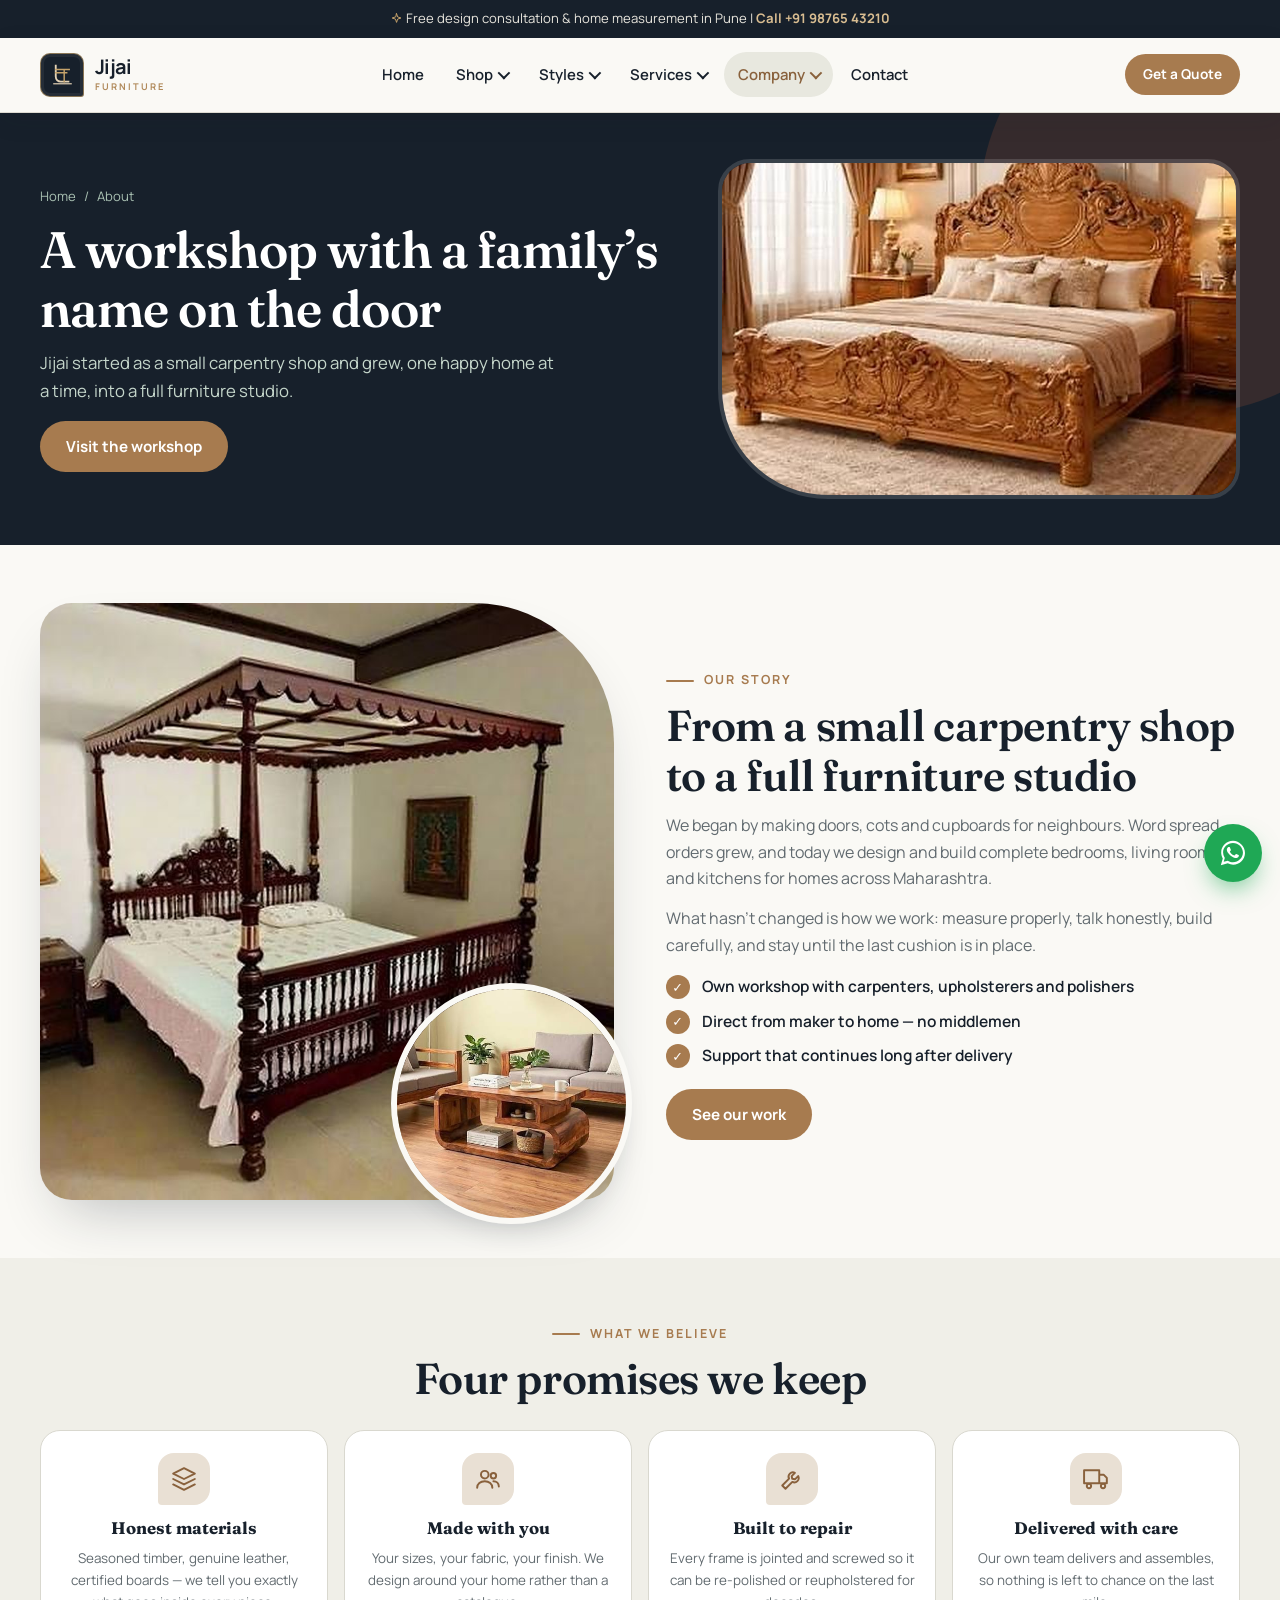
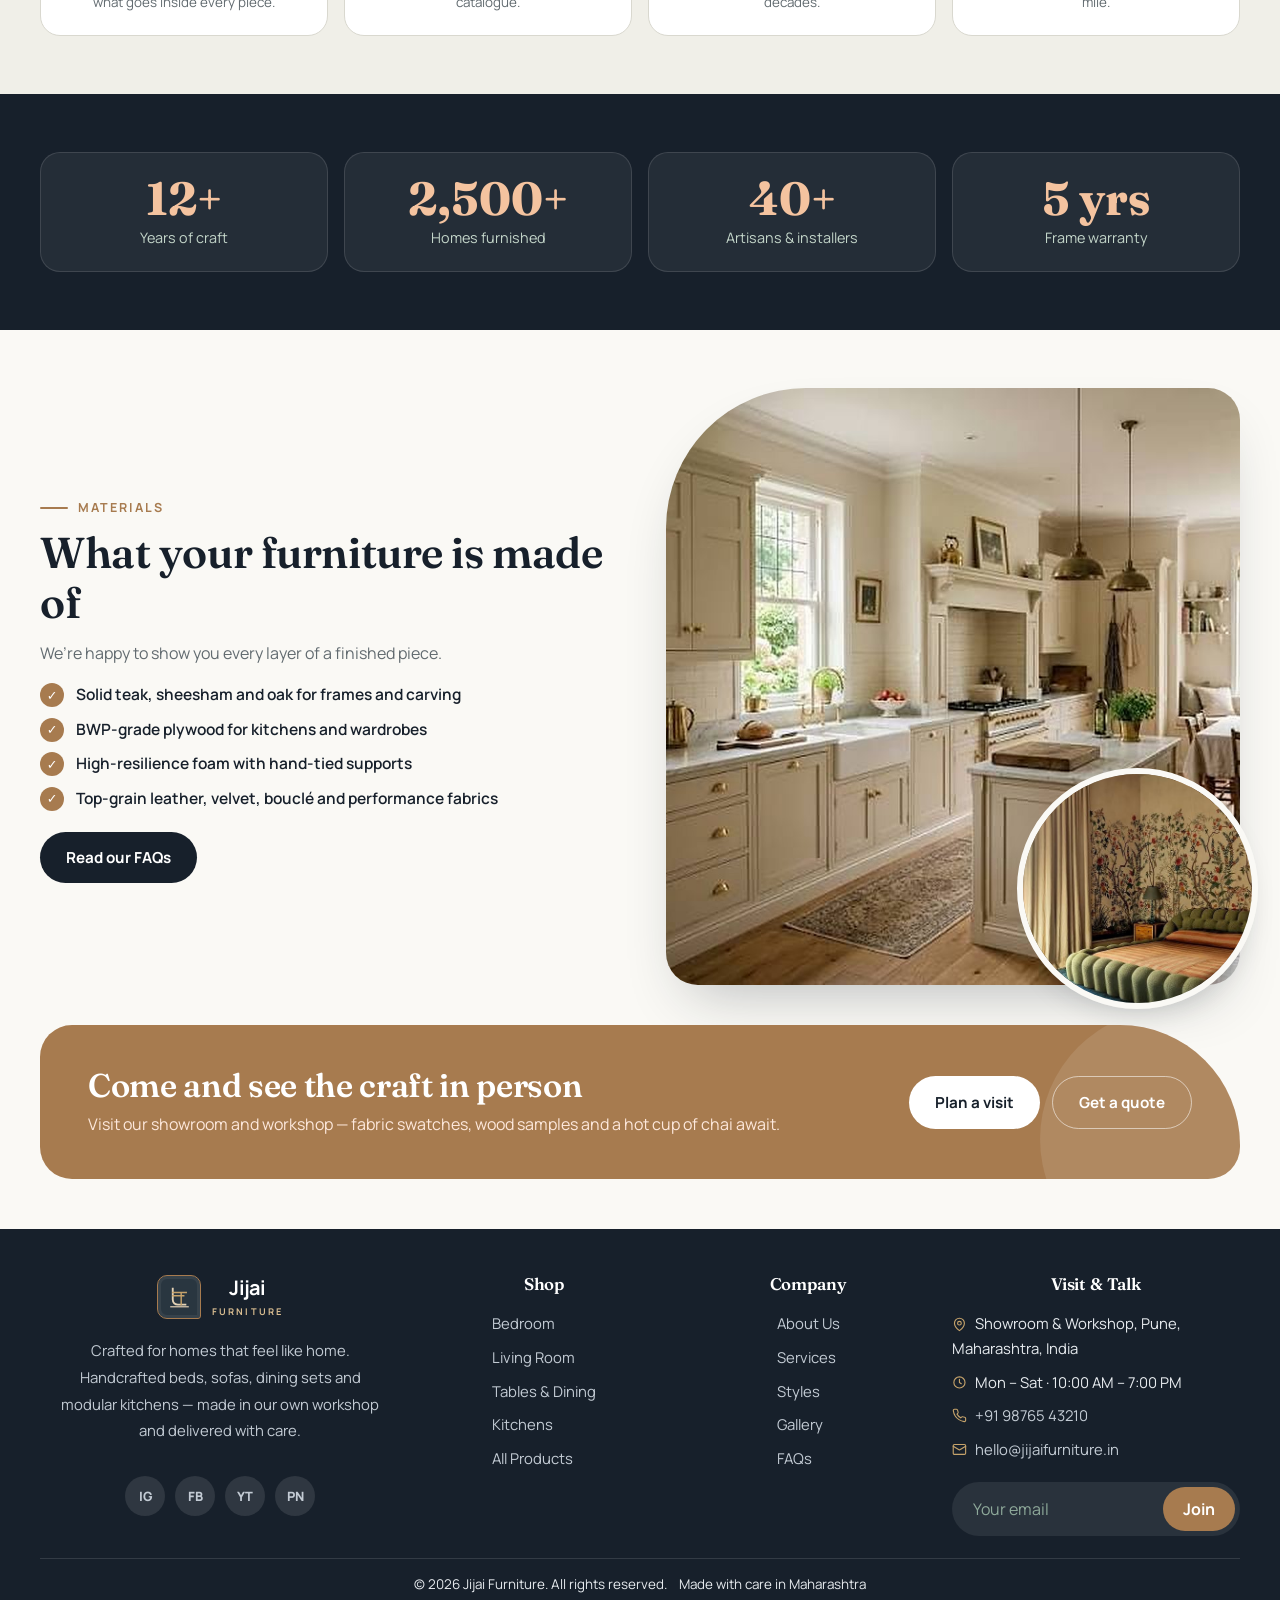
==== commit 208bfb63: "Updated Jijai Furniture website" ====
--- a/about.html
+++ b/about.html
@@ -26,7 +26,7 @@
 </section>
 <section class="section"><div class="container split"><div class="s-img reveal"><div class="main"><img src="images/bed-malabar-fourposter.jpg" alt="Four-poster bed" loading="lazy"></div><div class="mini"><img src="images/table-live-edge-coffee.jpg" alt="" loading="lazy"></div></div>
 <div class="s-txt reveal"><span class="eyebrow">Our story</span><h2>From a small carpentry shop to a full furniture studio</h2><p>We began by making doors, cots and cupboards for neighbours. Word spread, orders grew, and today we design and build complete bedrooms, living rooms and kitchens for homes across Maharashtra.</p><p>What hasn’t changed is how we work: measure properly, talk honestly, build carefully, and stay until the last cushion is in place.</p><ul class="ticks"><li>Own workshop with carpenters, upholsterers and polishers</li><li>Direct from maker to home — no middlemen</li><li>Support that continues long after delivery</li></ul><a class="btn btn-primary" href="gallery.html">See our work</a></div></div></section>
-<section class="section tint"><div class="container"><div class="sec-head center reveal"><span class="eyebrow">What we believe</span><h2>Four promises we keep</h2></div><div class="pill-grid"><div class="pill reveal"><span class="e">♧</span><b>Honest materials</b><p>Seasoned timber, genuine leather, certified boards — we tell you exactly what goes inside every piece.</p></div><div class="pill reveal"><span class="e">🤝</span><b>Made with you</b><p>Your sizes, your fabric, your finish. We design around your home rather than a catalogue.</p></div><div class="pill reveal"><span class="e">🔧</span><b>Built to repair</b><p>Every frame is jointed and screwed so it can be re-polished or reupholstered for decades.</p></div><div class="pill reveal"><span class="e">▰</span><b>Delivered with care</b><p>Our own team delivers and assembles, so nothing is left to chance on the last mile.</p></div></div></div></section>
+<section class="section tint"><div class="container"><div class="sec-head center reveal"><span class="eyebrow">What we believe</span><h2>Four promises we keep</h2></div><div class="pill-grid"><div class="pill reveal"><span class="e"><svg class="ic-svg" viewBox="0 0 24 24" fill="none" stroke="currentColor" stroke-width="1.8" stroke-linecap="round" stroke-linejoin="round" aria-hidden="true"><path d="m12 2 10 5-10 5L2 7zM2 17l10 5 10-5M2 12l10 5 10-5"/></svg></span><b>Honest materials</b><p>Seasoned timber, genuine leather, certified boards — we tell you exactly what goes inside every piece.</p></div><div class="pill reveal"><span class="e"><svg class="ic-svg" viewBox="0 0 24 24" fill="none" stroke="currentColor" stroke-width="1.8" stroke-linecap="round" stroke-linejoin="round" aria-hidden="true"><circle cx="9" cy="8" r="3.500"/><path d="M2 20c0-3.500 3-6 7-6s7 2.500 7 6"/><circle cx="17" cy="9" r="2.500"/><path d="M17 14c3 0 5 2 5 5"/></svg></span><b>Made with you</b><p>Your sizes, your fabric, your finish. We design around your home rather than a catalogue.</p></div><div class="pill reveal"><span class="e"><svg class="ic-svg" viewBox="0 0 24 24" fill="none" stroke="currentColor" stroke-width="1.8" stroke-linecap="round" stroke-linejoin="round" aria-hidden="true"><path d="M14.700 6.300a4 4 0 0 0-5.400 5.400L3 18l3 3 6.300-6.300a4 4 0 0 0 5.400-5.400l-3 3-2.500-.5-.5-2.500z"/></svg></span><b>Built to repair</b><p>Every frame is jointed and screwed so it can be re-polished or reupholstered for decades.</p></div><div class="pill reveal"><span class="e"><svg class="ic-svg" viewBox="0 0 24 24" fill="none" stroke="currentColor" stroke-width="1.8" stroke-linecap="round" stroke-linejoin="round" aria-hidden="true"><path d="M1 4h14v12H1zM15 8h4l3 3v5h-7z"/><circle cx="5.500" cy="18.500" r="2"/><circle cx="18.500" cy="18.500" r="2"/></svg></span><b>Delivered with care</b><p>Our own team delivers and assembles, so nothing is left to chance on the last mile.</p></div></div></div></section>
 <section class="section dark"><div class="container"><div class="stats"><div class="stat reveal"><b>12+</b><span>Years of craft</span></div><div class="stat reveal"><b>2,500+</b><span>Homes furnished</span></div><div class="stat reveal"><b>40+</b><span>Artisans &amp; installers</span></div><div class="stat reveal"><b>5 yrs</b><span>Frame warranty</span></div></div></div></section>
 <section class="section"><div class="container split rev"><div class="s-img leaf reveal"><div class="main"><img src="images/kitchen-classic-cream.jpg" alt="Kitchen" loading="lazy"></div><div class="mini"><img src="images/bed-garden-scallop.jpg" alt="" loading="lazy"></div></div>
 <div class="s-txt reveal"><span class="eyebrow">Materials</span><h2>What your furniture is made of</h2><p>We’re happy to show you every layer of a finished piece.</p><ul class="ticks"><li>Solid teak, sheesham and oak for frames and carving</li><li>BWP-grade plywood for kitchens and wardrobes</li><li>High-resilience foam with hand-tied supports</li><li>Top-grain leather, velvet, bouclé and performance fabrics</li></ul><a class="btn btn-dark" href="faq.html">Read our FAQs</a></div></div></section>
--- a/css/style.css
+++ b/css/style.css
@@ -177,7 +177,7 @@
 .search{margin-left:auto;position:relative;min-width:230px}
 .search input{width:100%;padding:11px 18px 11px 42px;border-radius:999px;border:1.5px solid var(--line);font:inherit;background:#fff}
 .search input:focus{outline:2px solid var(--moss);border-color:transparent}
-.search::before{content:"⌕";position:absolute;left:16px;top:50%;transform:translateY(-52%);font-size:1.2rem;color:var(--muted)}
+.search::before{content:"";position:absolute;left:16px;top:50%;width:18px;height:18px;transform:translateY(-50%);background:var(--muted);-webkit-mask:url("data:image/svg+xml,%3Csvg xmlns='http://www.w3.org/2000/svg' viewBox='0 0 24 24' fill='none' stroke='black' stroke-width='2.2' stroke-linecap='round'%3E%3Ccircle cx='11' cy='11' r='7'/%3E%3Cpath d='m20 20-4-4'/%3E%3C/svg%3E") center/contain no-repeat;mask:url("data:image/svg+xml,%3Csvg xmlns='http://www.w3.org/2000/svg' viewBox='0 0 24 24' fill='none' stroke='black' stroke-width='2.2' stroke-linecap='round'%3E%3Ccircle cx='11' cy='11' r='7'/%3E%3Cpath d='m20 20-4-4'/%3E%3C/svg%3E") center/contain no-repeat}
 .empty{text-align:center;padding:50px 0;display:none}
 
 /* ---------- split / feature ---------- */
@@ -594,3 +594,46 @@
     url("data:image/svg+xml,%3Csvg xmlns='http://www.w3.org/2000/svg' width='240' height='240'%3E%3Cfilter id='b'%3E%3CfeTurbulence type='fractalNoise' baseFrequency='.035 .9' numOctaves='3' seed='9'/%3E%3CfeColorMatrix values='0 0 0 0 .52 0 0 0 0 .42 0 0 0 0 .3 0 0 0 .5 -.14'/%3E%3C/filter%3E%3Crect width='100%25' height='100%25' filter='url(%23b)'/%3E%3C/svg%3E");
 }
 .tex-linen .step{background:rgba(255,255,255,.72);border-color:#e0d8c8}
+
+/* ===== SVG icons (replace emoji) + contact map ===== */
+.ic-svg{width:1.25em;height:1.25em;display:block;flex:none}
+.ic-svg.inl{display:inline-block;vertical-align:-.2em;color:var(--terra)}
+.dd .ico .ic-svg{width:20px;height:20px;color:var(--forest)}
+.svc .ic .ic-svg{width:24px;height:24px;color:var(--terra-d)}
+.pill .e,.opt .e{display:grid;place-items:center;width:52px;height:52px;margin:0 auto 10px;border-radius:16px 16px 16px 4px;background:var(--blush);color:var(--terra-d);transition:.25s}
+.pill .e .ic-svg,.opt .e .ic-svg{width:26px;height:26px}
+.pill:hover .e{background:rgba(255,255,255,.14);color:#f4c39f}
+.opt.on .e{background:#fff}
+.info .ic .ic-svg{width:22px;height:22px}
+.announce-icon .ic-svg{display:inline-block;width:1em;height:1em;vertical-align:-.15em;color:var(--gold)}
+.footer li .ic-svg{display:inline-block;width:1em;height:1em;vertical-align:-.15em;margin-right:8px;color:var(--gold)}
+.qv .ic-svg{width:18px;height:18px;margin:auto}
+.info-stack .map-card{grid-row:span 2;position:relative;padding:0;overflow:hidden;min-height:170px;display:block;border-radius:var(--r-md)}
+.map-card .mfb{position:absolute;inset:0;display:flex;flex-direction:column;align-items:center;justify-content:center;gap:4px;text-align:center;background:repeating-linear-gradient(45deg,transparent 0 22px,rgba(23,56,43,.05) 22px 24px),linear-gradient(135deg,var(--sage),var(--blush))}
+.map-card .mfb small{font-size:.8rem;color:var(--muted);padding:0 14px}
+.map-card iframe{position:absolute;inset:0;width:100%;height:100%;border:0;z-index:1}
+.map-card .mbtn{position:absolute;z-index:2;left:12px;bottom:12px;box-shadow:var(--shadow)}
+.info a.mbtn,.map-card .mbtn{color:#fff}
+.room-grid>*,.room-grid .cat{min-width:0}
+html,body{overflow-x:clip}
+
+/* ===== v3: gallery without holes + compact one-view contact ===== */
+.bento{grid-auto-flow:dense}
+.contact-grid{align-items:stretch;gap:20px}
+.contact-grid>.card{padding:22px 26px;display:flex;flex-direction:column}
+.contact-grid>.card h2{font-size:1.5rem!important;margin-bottom:4px!important}
+.contact-grid>.card>p{margin-bottom:14px!important;font-size:.92rem}
+.contact-grid .form-grid{gap:12px;flex:1;align-content:space-between}
+.contact-grid .form-grid input,.contact-grid .form-grid select{padding:10px 14px}
+.contact-grid .form-grid textarea{min-height:96px;height:96px}
+.info-stack{grid-template-columns:1fr 1fr;grid-template-rows:auto auto 1fr;grid-auto-rows:auto;gap:12px}
+.info-stack .info{padding:14px;gap:12px;align-items:center;border-radius:16px}
+.info-stack .info .ic{width:40px;height:40px;border-radius:12px 12px 12px 4px}
+.info-stack .info .ic .ic-svg{width:19px;height:19px}
+.info-stack .info p,.info-stack .info a{font-size:.82rem;line-height:1.35;overflow-wrap:anywhere}
+.info-stack .info b{font-size:.9rem}
+.info-stack .info p+p{display:none}
+.info-stack .map-card{grid-column:1/-1;grid-row:auto;min-height:150px;padding:0}
+@media(max-width:620px){.info-stack{grid-template-columns:1fr}.info-stack .map-card{min-height:200px}}
+@media(min-width:981px){.bento a:nth-last-child(3){grid-column:span 2;grid-row:span 2}}
+@media(min-width:601px) and (max-width:980px){.bento a:nth-last-child(3){grid-column:span 2;grid-row:span 2}.bento a:nth-last-child(2){grid-column:span 3}}
